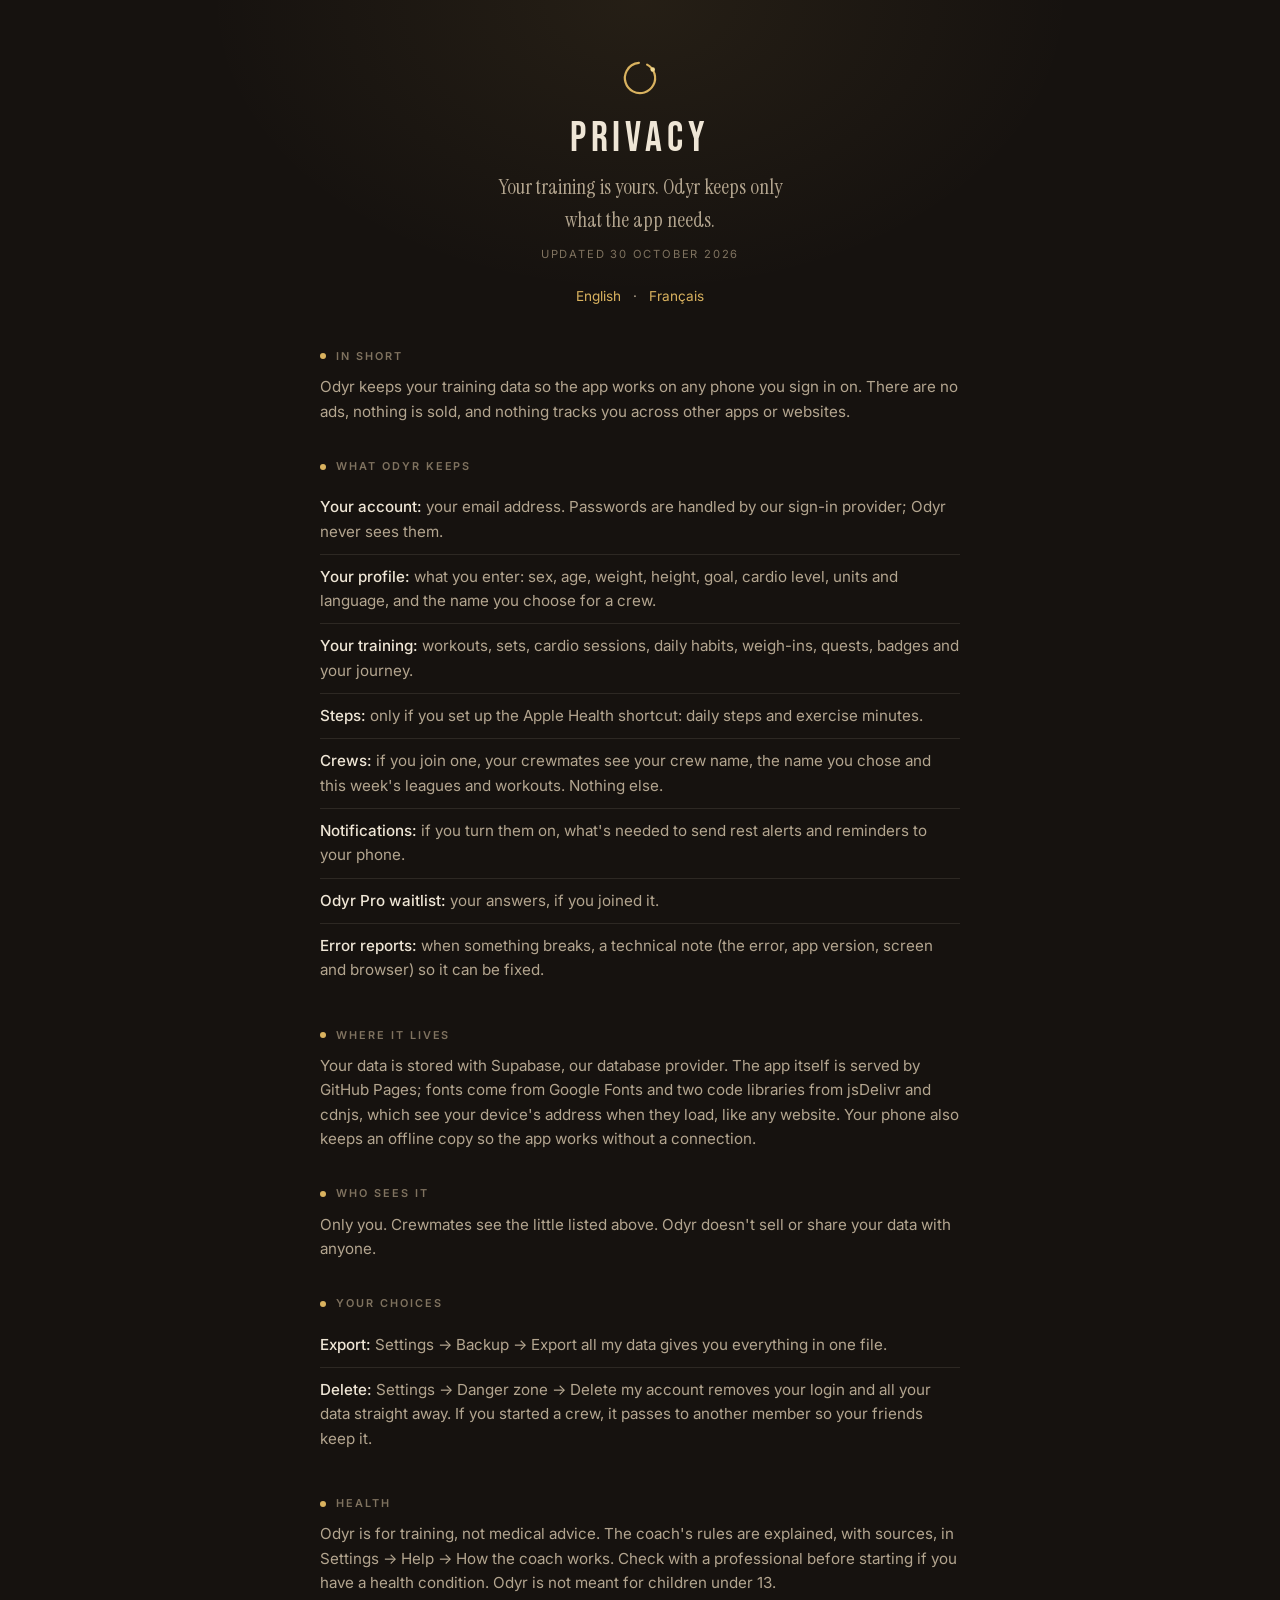
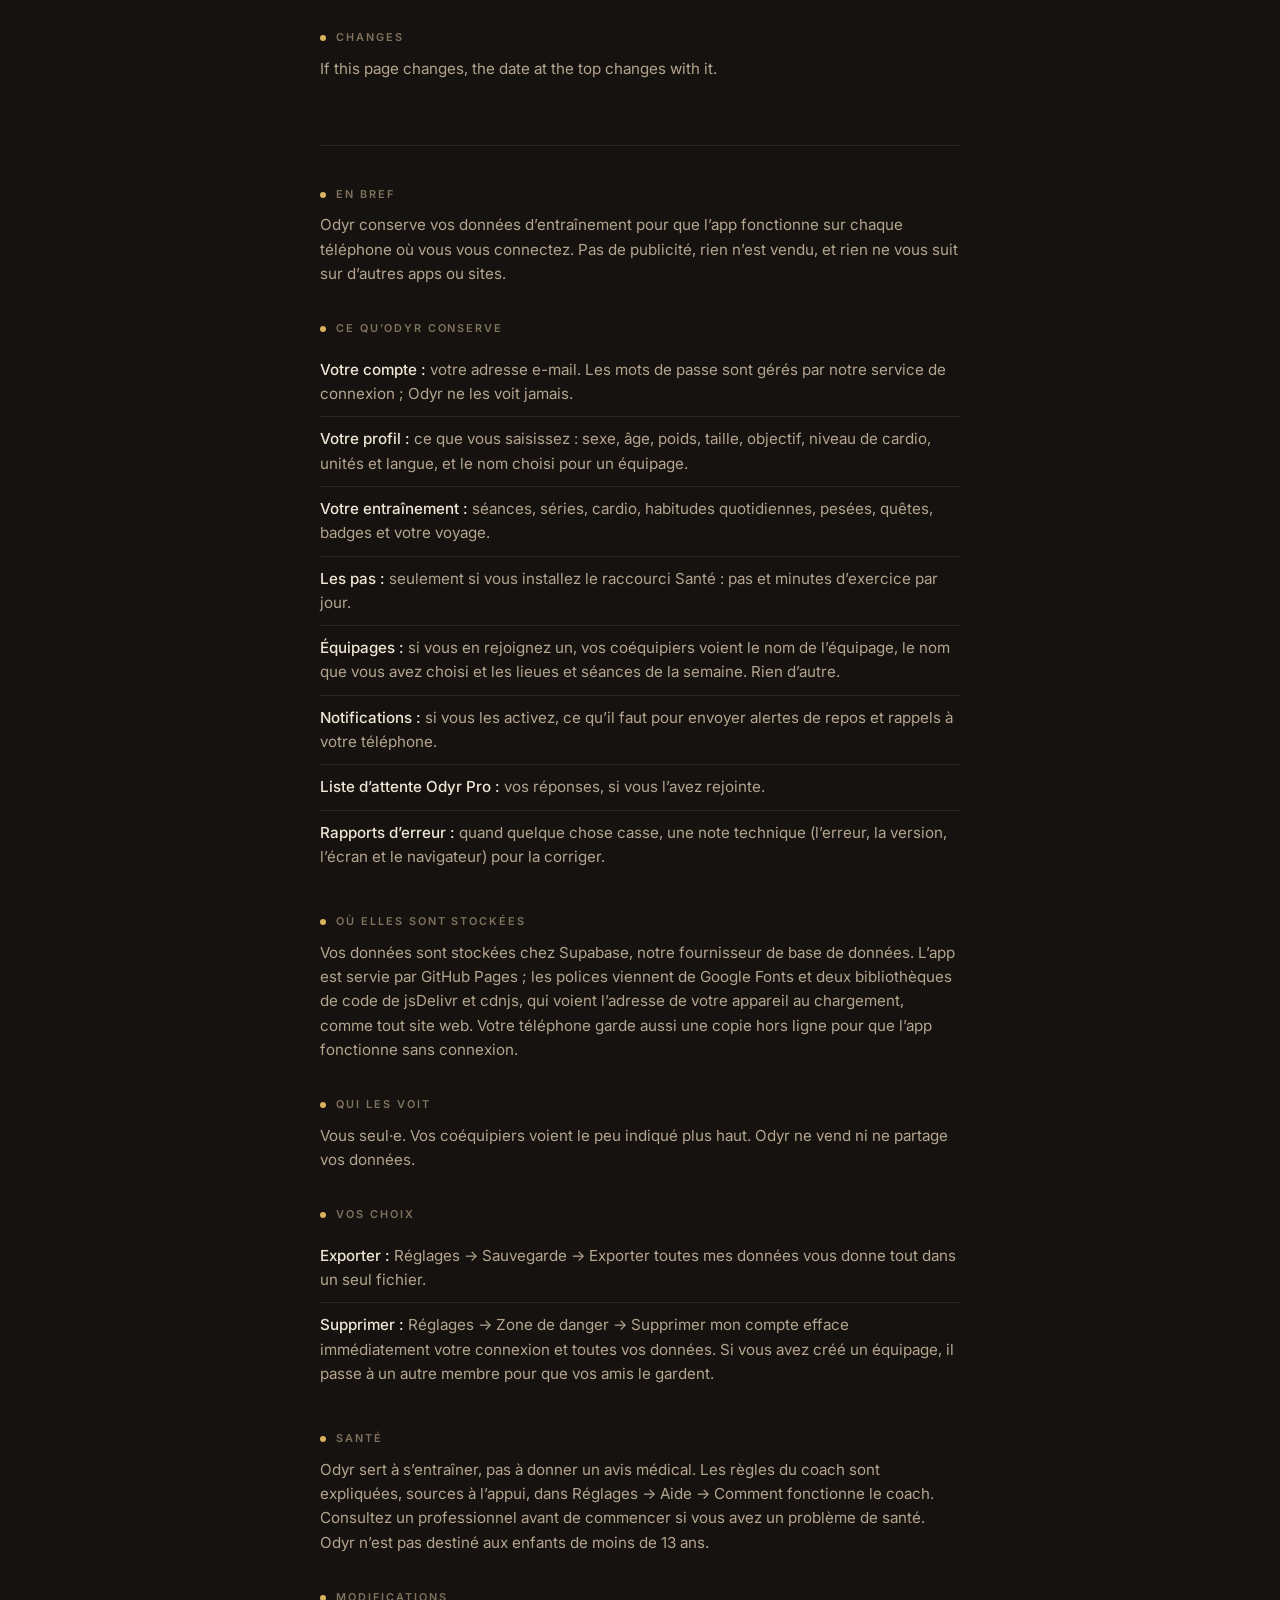
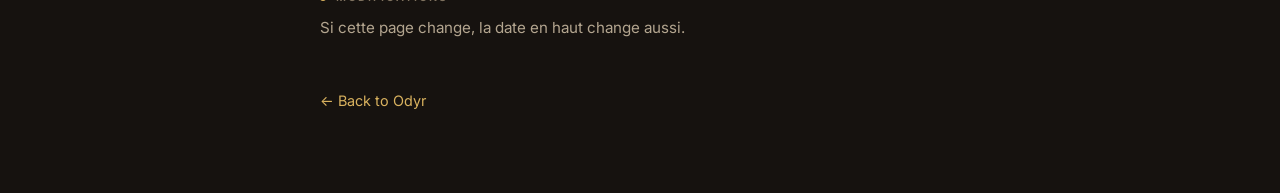
==== privacy.html @ 85eb95ab "Trust basics: real account deletion, export all my data, privacy page - Delete my account calls a se" ====
<!DOCTYPE html>
<html lang="en">
<head>
<meta charset="UTF-8">
<meta name="viewport" content="width=device-width, initial-scale=1.0">
<title>Odyr · Privacy</title>
<meta name="theme-color" content="#16120f">
<link rel="icon" href="icons/icon-192.png">
<link rel="preconnect" href="https://fonts.googleapis.com">
<link rel="preconnect" href="https://fonts.gstatic.com" crossorigin>
<link href="https://fonts.googleapis.com/css2?family=Bebas+Neue&family=Inter:wght@300;400;500;600&display=swap" rel="stylesheet">
<style>
    @font-face { font-family:'Instrument Serif'; src:url('fonts/instrument-serif-latin.woff2') format('woff2'); font-display:swap; }
    :root { --bg:#16120f; --text:#efe6d6; --dim:#b3a58f; --muted:#7f725f; --accent:#d9b25f; --line:rgba(240,232,216,0.1); }
    * { box-sizing:border-box; margin:0; padding:0; }
    body { background:radial-gradient(620px 420px at 50% 0%, rgba(217,178,95,0.08), transparent 70%), var(--bg); color:var(--text);
        font-family:Inter, system-ui, sans-serif; line-height:1.6; padding:56px 20px 80px; -webkit-font-smoothing:antialiased; }
    main { max-width:640px; margin:0 auto; }
    .mark { display:block; width:44px; height:44px; margin:0 auto 18px; }
    h1 { font-family:'Bebas Neue', sans-serif; font-weight:400; font-size:2.6rem; letter-spacing:0.12em; text-align:center; line-height:1; }
    .lead { font-family:'Instrument Serif', Georgia, serif; font-size:1.3rem; color:var(--dim); text-align:center; margin:10px auto 6px; max-width:30ch; }
    .updated { text-align:center; font-size:0.7rem; letter-spacing:0.16em; text-transform:uppercase; color:var(--muted); }
    .langs { text-align:center; margin:22px 0 8px; font-size:0.85rem; }
    .langs a { color:var(--accent); text-decoration:none; margin:0 8px; }
    section { margin-top:40px; }
    h2 { font-size:0.68rem; font-weight:600; letter-spacing:0.18em; text-transform:uppercase; color:var(--muted); margin:34px 0 10px;
        display:flex; align-items:center; gap:10px; }
    h2::before { content:''; width:6px; height:6px; border-radius:50%; background:var(--accent); }
    p, li { font-size:0.95rem; color:var(--dim); }
    p + p { margin-top:10px; }
    ul { list-style:none; }
    li { padding:10px 0; border-top:1px solid var(--line); }
    li:first-child { border-top:none; }
    strong { color:var(--text); font-weight:500; }
    .divider { height:1px; background:var(--line); margin:64px 0 0; }
    a.back { display:inline-block; margin-top:48px; color:var(--accent); text-decoration:none; font-size:0.9rem; }
</style>
</head>
<body>
<main>
    <svg class="mark" viewBox="0 0 64 64" aria-hidden="true"><circle cx="32" cy="32" r="22" fill="none" stroke="#d9b25f" stroke-width="3.2" stroke-linecap="round" stroke-dasharray="125 150" transform="rotate(-62 32 32)"/><circle cx="50.5" cy="19.5" r="3.3" fill="#f2d891"/></svg>
    <h1>Privacy</h1>
    <p class="lead">Your training is yours. Odyr keeps only what the app needs.</p>
    <p class="updated">Updated 30 October 2026</p>
    <p class="langs"><a href="#en">English</a> · <a href="#fr">Français</a></p>

    <section id="en">
        <h2>In short</h2>
        <p>Odyr keeps your training data so the app works on any phone you sign in on. There are no ads, nothing is sold, and nothing tracks you across other apps or websites.</p>

        <h2>What Odyr keeps</h2>
        <ul>
            <li><strong>Your account:</strong> your email address. Passwords are handled by our sign-in provider; Odyr never sees them.</li>
            <li><strong>Your profile:</strong> what you enter: sex, age, weight, height, goal, cardio level, units and language, and the name you choose for a crew.</li>
            <li><strong>Your training:</strong> workouts, sets, cardio sessions, daily habits, weigh-ins, quests, badges and your journey.</li>
            <li><strong>Steps:</strong> only if you set up the Apple Health shortcut: daily steps and exercise minutes.</li>
            <li><strong>Crews:</strong> if you join one, your crewmates see your crew name, the name you chose and this week's leagues and workouts. Nothing else.</li>
            <li><strong>Notifications:</strong> if you turn them on, what's needed to send rest alerts and reminders to your phone.</li>
            <li><strong>Odyr Pro waitlist:</strong> your answers, if you joined it.</li>
            <li><strong>Error reports:</strong> when something breaks, a technical note (the error, app version, screen and browser) so it can be fixed.</li>
        </ul>

        <h2>Where it lives</h2>
        <p>Your data is stored with Supabase, our database provider. The app itself is served by GitHub Pages; fonts come from Google Fonts and two code libraries from jsDelivr and cdnjs, which see your device's address when they load, like any website. Your phone also keeps an offline copy so the app works without a connection.</p>

        <h2>Who sees it</h2>
        <p>Only you. Crewmates see the little listed above. Odyr doesn't sell or share your data with anyone.</p>

        <h2>Your choices</h2>
        <ul>
            <li><strong>Export:</strong> Settings → Backup → Export all my data gives you everything in one file.</li>
            <li><strong>Delete:</strong> Settings → Danger zone → Delete my account removes your login and all your data straight away. If you started a crew, it passes to another member so your friends keep it.</li>
        </ul>

        <h2>Health</h2>
        <p>Odyr is for training, not medical advice. The coach's rules are explained, with sources, in Settings → Help → How the coach works. Check with a professional before starting if you have a health condition. Odyr is not meant for children under 13.</p>

        <h2>Changes</h2>
        <p>If this page changes, the date at the top changes with it.</p>
    </section>

    <div class="divider"></div>

    <section id="fr" lang="fr">
        <h2>En bref</h2>
        <p>Odyr conserve vos données d’entraînement pour que l’app fonctionne sur chaque téléphone où vous vous connectez. Pas de publicité, rien n’est vendu, et rien ne vous suit sur d’autres apps ou sites.</p>

        <h2>Ce qu’Odyr conserve</h2>
        <ul>
            <li><strong>Votre compte :</strong> votre adresse e-mail. Les mots de passe sont gérés par notre service de connexion ; Odyr ne les voit jamais.</li>
            <li><strong>Votre profil :</strong> ce que vous saisissez : sexe, âge, poids, taille, objectif, niveau de cardio, unités et langue, et le nom choisi pour un équipage.</li>
            <li><strong>Votre entraînement :</strong> séances, séries, cardio, habitudes quotidiennes, pesées, quêtes, badges et votre voyage.</li>
            <li><strong>Les pas :</strong> seulement si vous installez le raccourci Santé : pas et minutes d’exercice par jour.</li>
            <li><strong>Équipages :</strong> si vous en rejoignez un, vos coéquipiers voient le nom de l’équipage, le nom que vous avez choisi et les lieues et séances de la semaine. Rien d’autre.</li>
            <li><strong>Notifications :</strong> si vous les activez, ce qu’il faut pour envoyer alertes de repos et rappels à votre téléphone.</li>
            <li><strong>Liste d’attente Odyr Pro :</strong> vos réponses, si vous l’avez rejointe.</li>
            <li><strong>Rapports d’erreur :</strong> quand quelque chose casse, une note technique (l’erreur, la version, l’écran et le navigateur) pour la corriger.</li>
        </ul>

        <h2>Où elles sont stockées</h2>
        <p>Vos données sont stockées chez Supabase, notre fournisseur de base de données. L’app est servie par GitHub Pages ; les polices viennent de Google Fonts et deux bibliothèques de code de jsDelivr et cdnjs, qui voient l’adresse de votre appareil au chargement, comme tout site web. Votre téléphone garde aussi une copie hors ligne pour que l’app fonctionne sans connexion.</p>

        <h2>Qui les voit</h2>
        <p>Vous seul·e. Vos coéquipiers voient le peu indiqué plus haut. Odyr ne vend ni ne partage vos données.</p>

        <h2>Vos choix</h2>
        <ul>
            <li><strong>Exporter :</strong> Réglages → Sauvegarde → Exporter toutes mes données vous donne tout dans un seul fichier.</li>
            <li><strong>Supprimer :</strong> Réglages → Zone de danger → Supprimer mon compte efface immédiatement votre connexion et toutes vos données. Si vous avez créé un équipage, il passe à un autre membre pour que vos amis le gardent.</li>
        </ul>

        <h2>Santé</h2>
        <p>Odyr sert à s’entraîner, pas à donner un avis médical. Les règles du coach sont expliquées, sources à l’appui, dans Réglages → Aide → Comment fonctionne le coach. Consultez un professionnel avant de commencer si vous avez un problème de santé. Odyr n’est pas destiné aux enfants de moins de 13 ans.</p>

        <h2>Modifications</h2>
        <p>Si cette page change, la date en haut change aussi.</p>
    </section>

    <a class="back" href="./">← Back to Odyr</a>
</main>
</body>
</html>
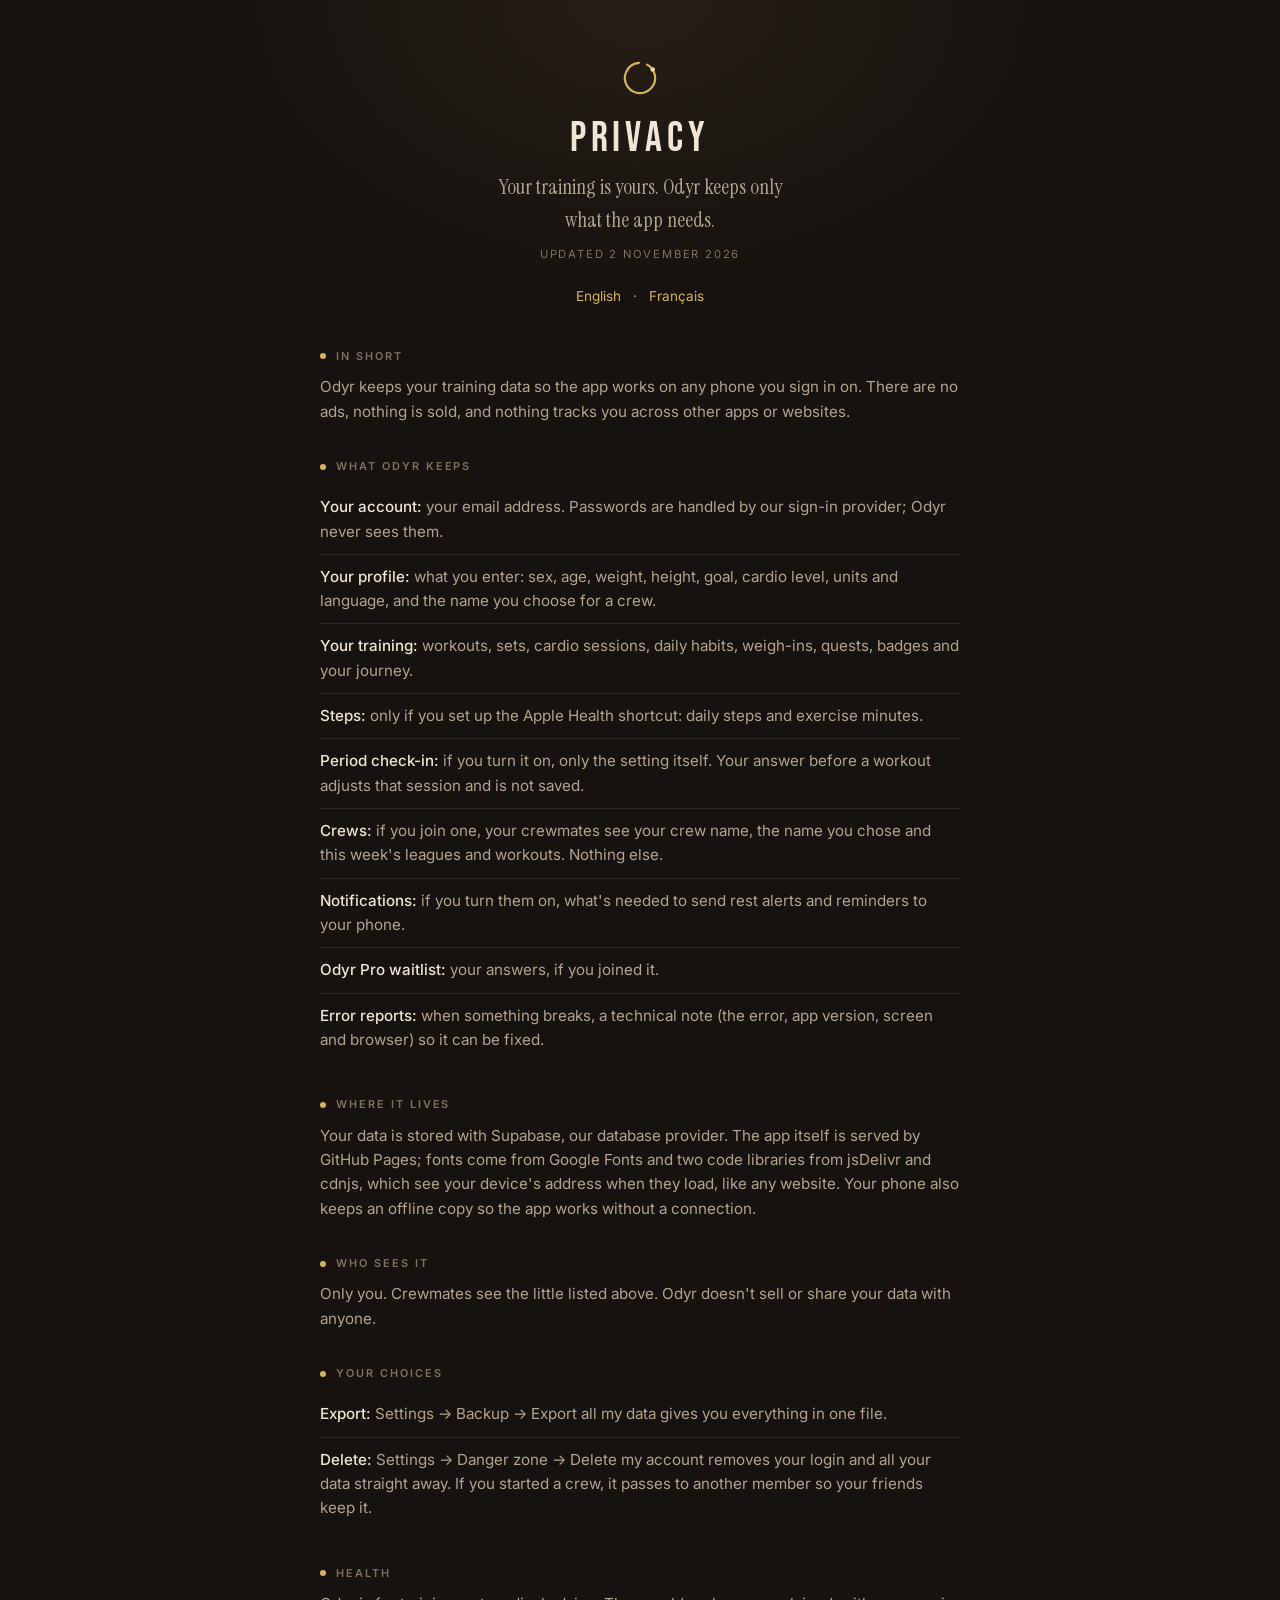
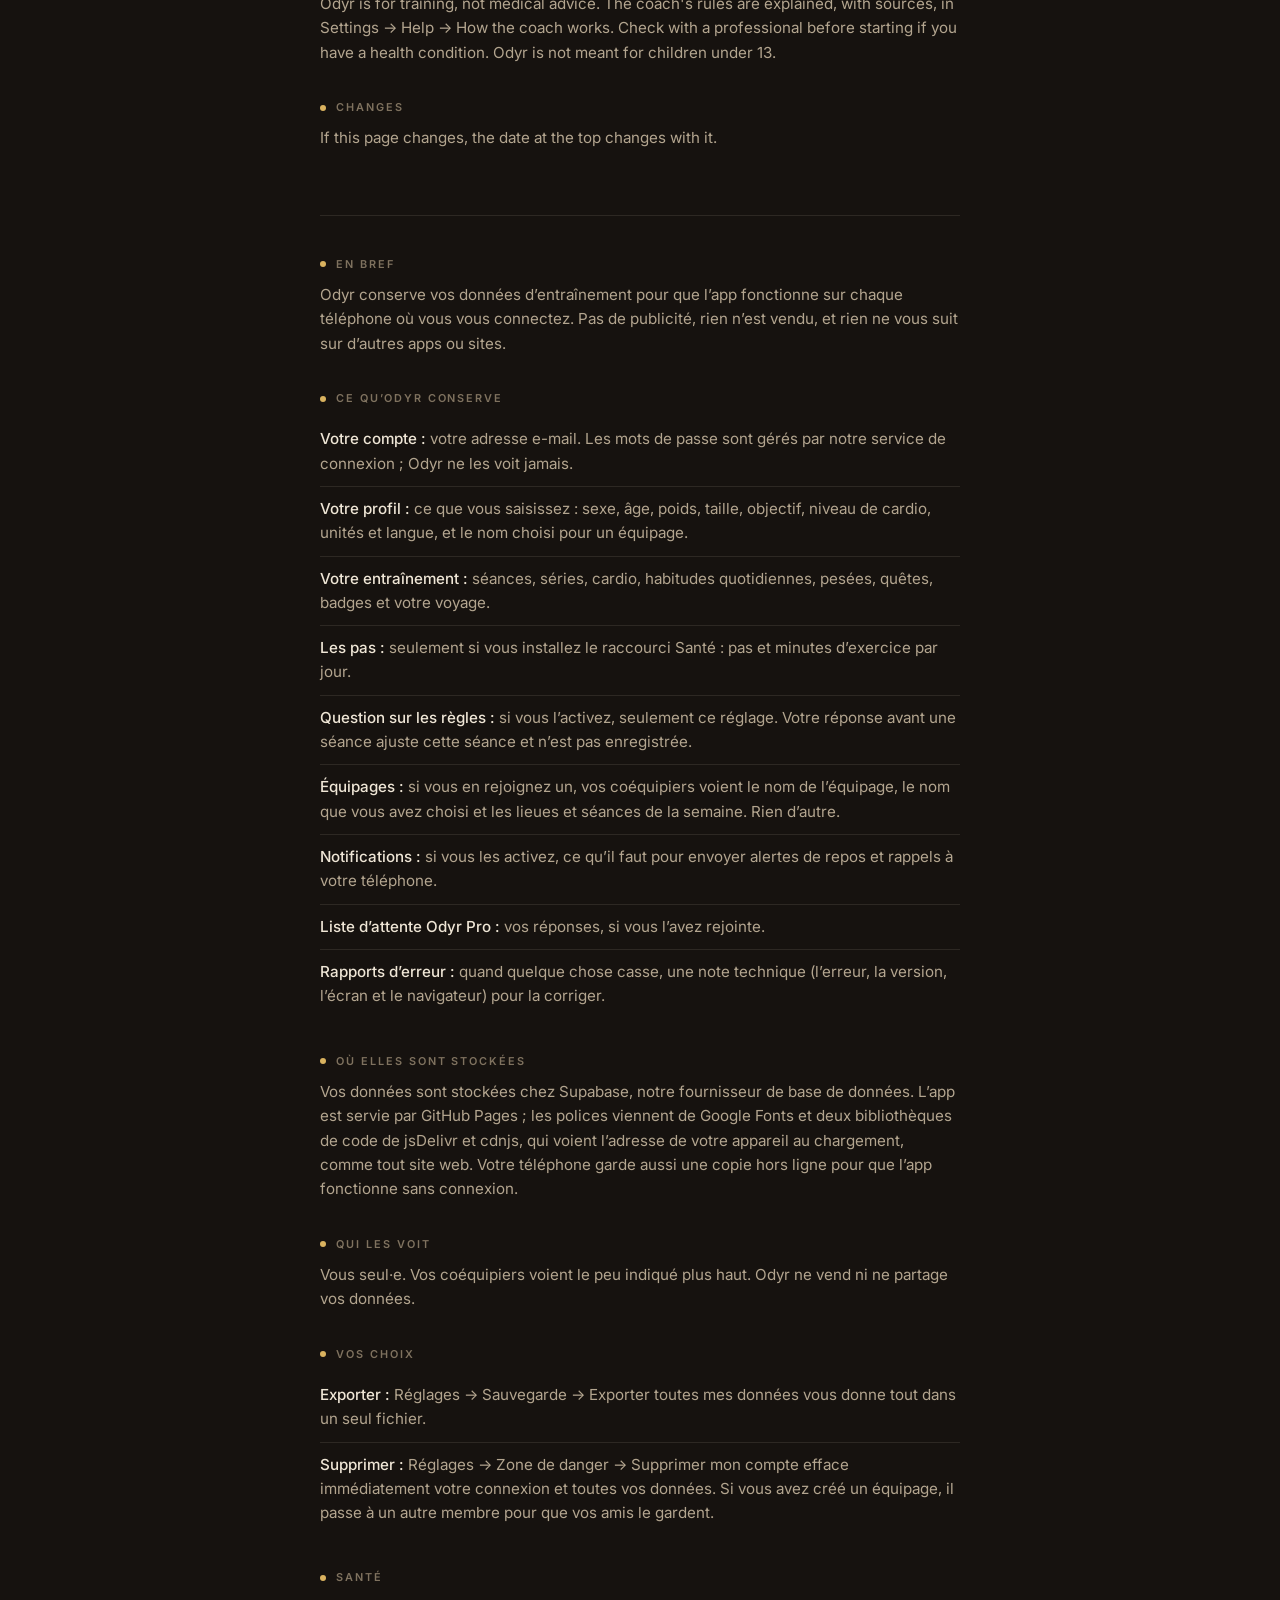
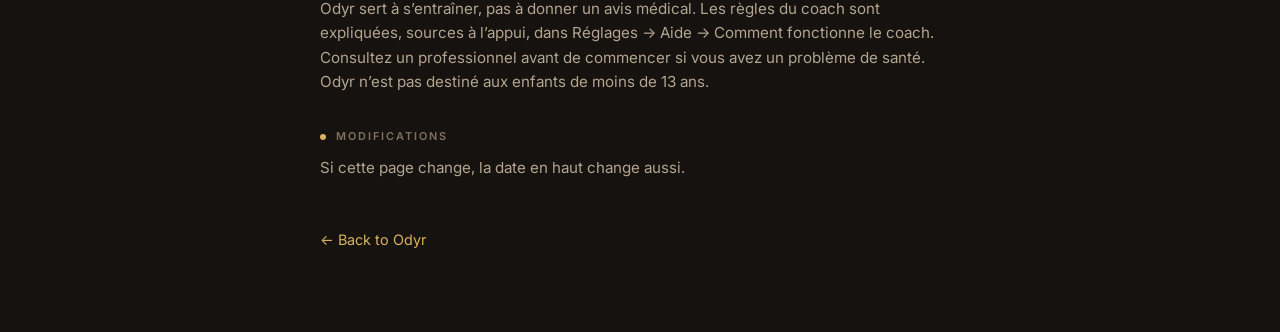
==== commit 1e696110: "Optional period check-in for women: one line, lightens the session, never saved Co-Authored-By: Clau" ====
--- a/privacy.html
+++ b/privacy.html
@@ -41,7 +41,7 @@
     <svg class="mark" viewBox="0 0 64 64" aria-hidden="true"><circle cx="32" cy="32" r="22" fill="none" stroke="#d9b25f" stroke-width="3.2" stroke-linecap="round" stroke-dasharray="125 150" transform="rotate(-62 32 32)"/><circle cx="50.5" cy="19.5" r="3.3" fill="#f2d891"/></svg>
     <h1>Privacy</h1>
     <p class="lead">Your training is yours. Odyr keeps only what the app needs.</p>
-    <p class="updated">Updated 30 October 2026</p>
+    <p class="updated">Updated 2 November 2026</p>
     <p class="langs"><a href="#en">English</a> · <a href="#fr">Français</a></p>
 
     <section id="en">
@@ -54,6 +54,7 @@
             <li><strong>Your profile:</strong> what you enter: sex, age, weight, height, goal, cardio level, units and language, and the name you choose for a crew.</li>
             <li><strong>Your training:</strong> workouts, sets, cardio sessions, daily habits, weigh-ins, quests, badges and your journey.</li>
             <li><strong>Steps:</strong> only if you set up the Apple Health shortcut: daily steps and exercise minutes.</li>
+            <li><strong>Period check-in:</strong> if you turn it on, only the setting itself. Your answer before a workout adjusts that session and is not saved.</li>
             <li><strong>Crews:</strong> if you join one, your crewmates see your crew name, the name you chose and this week's leagues and workouts. Nothing else.</li>
             <li><strong>Notifications:</strong> if you turn them on, what's needed to send rest alerts and reminders to your phone.</li>
             <li><strong>Odyr Pro waitlist:</strong> your answers, if you joined it.</li>
@@ -91,6 +92,7 @@
             <li><strong>Votre profil :</strong> ce que vous saisissez : sexe, âge, poids, taille, objectif, niveau de cardio, unités et langue, et le nom choisi pour un équipage.</li>
             <li><strong>Votre entraînement :</strong> séances, séries, cardio, habitudes quotidiennes, pesées, quêtes, badges et votre voyage.</li>
             <li><strong>Les pas :</strong> seulement si vous installez le raccourci Santé : pas et minutes d’exercice par jour.</li>
+            <li><strong>Question sur les règles :</strong> si vous l’activez, seulement ce réglage. Votre réponse avant une séance ajuste cette séance et n’est pas enregistrée.</li>
             <li><strong>Équipages :</strong> si vous en rejoignez un, vos coéquipiers voient le nom de l’équipage, le nom que vous avez choisi et les lieues et séances de la semaine. Rien d’autre.</li>
             <li><strong>Notifications :</strong> si vous les activez, ce qu’il faut pour envoyer alertes de repos et rappels à votre téléphone.</li>
             <li><strong>Liste d’attente Odyr Pro :</strong> vos réponses, si vous l’avez rejointe.</li>
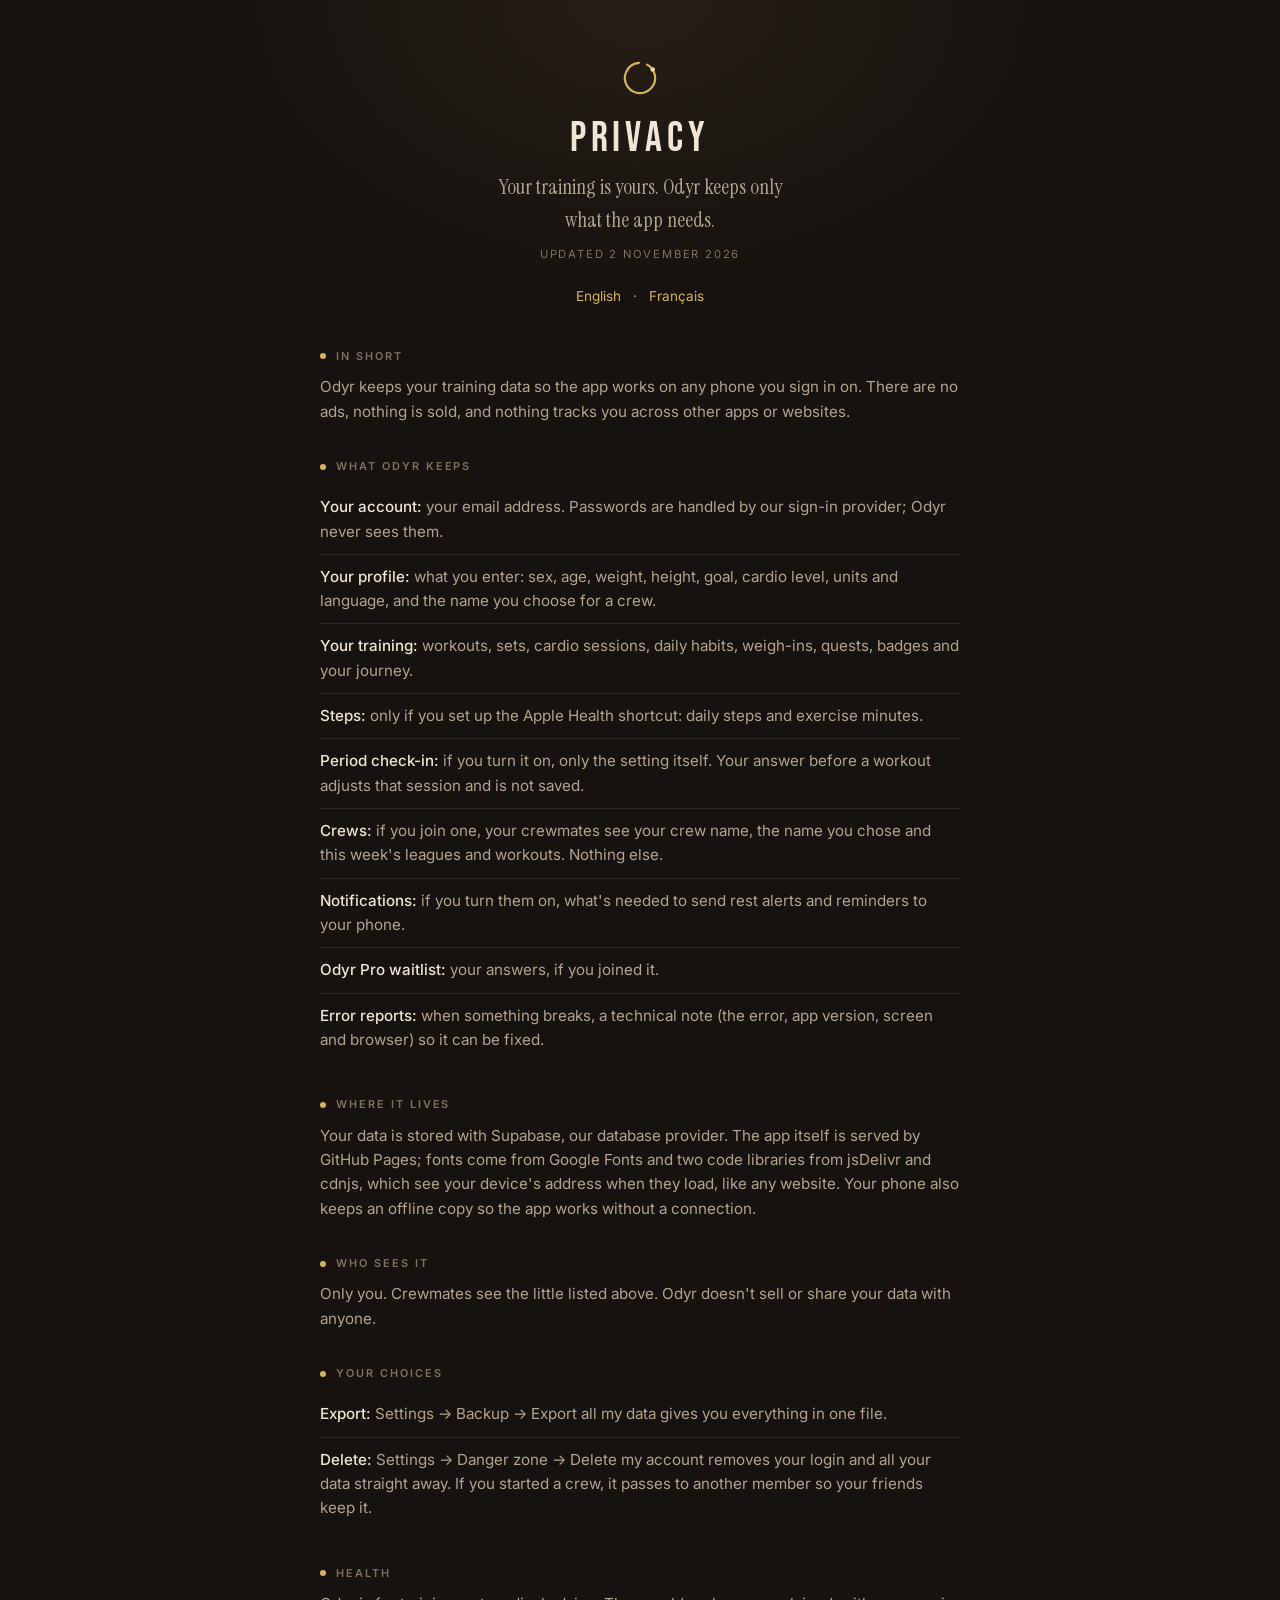
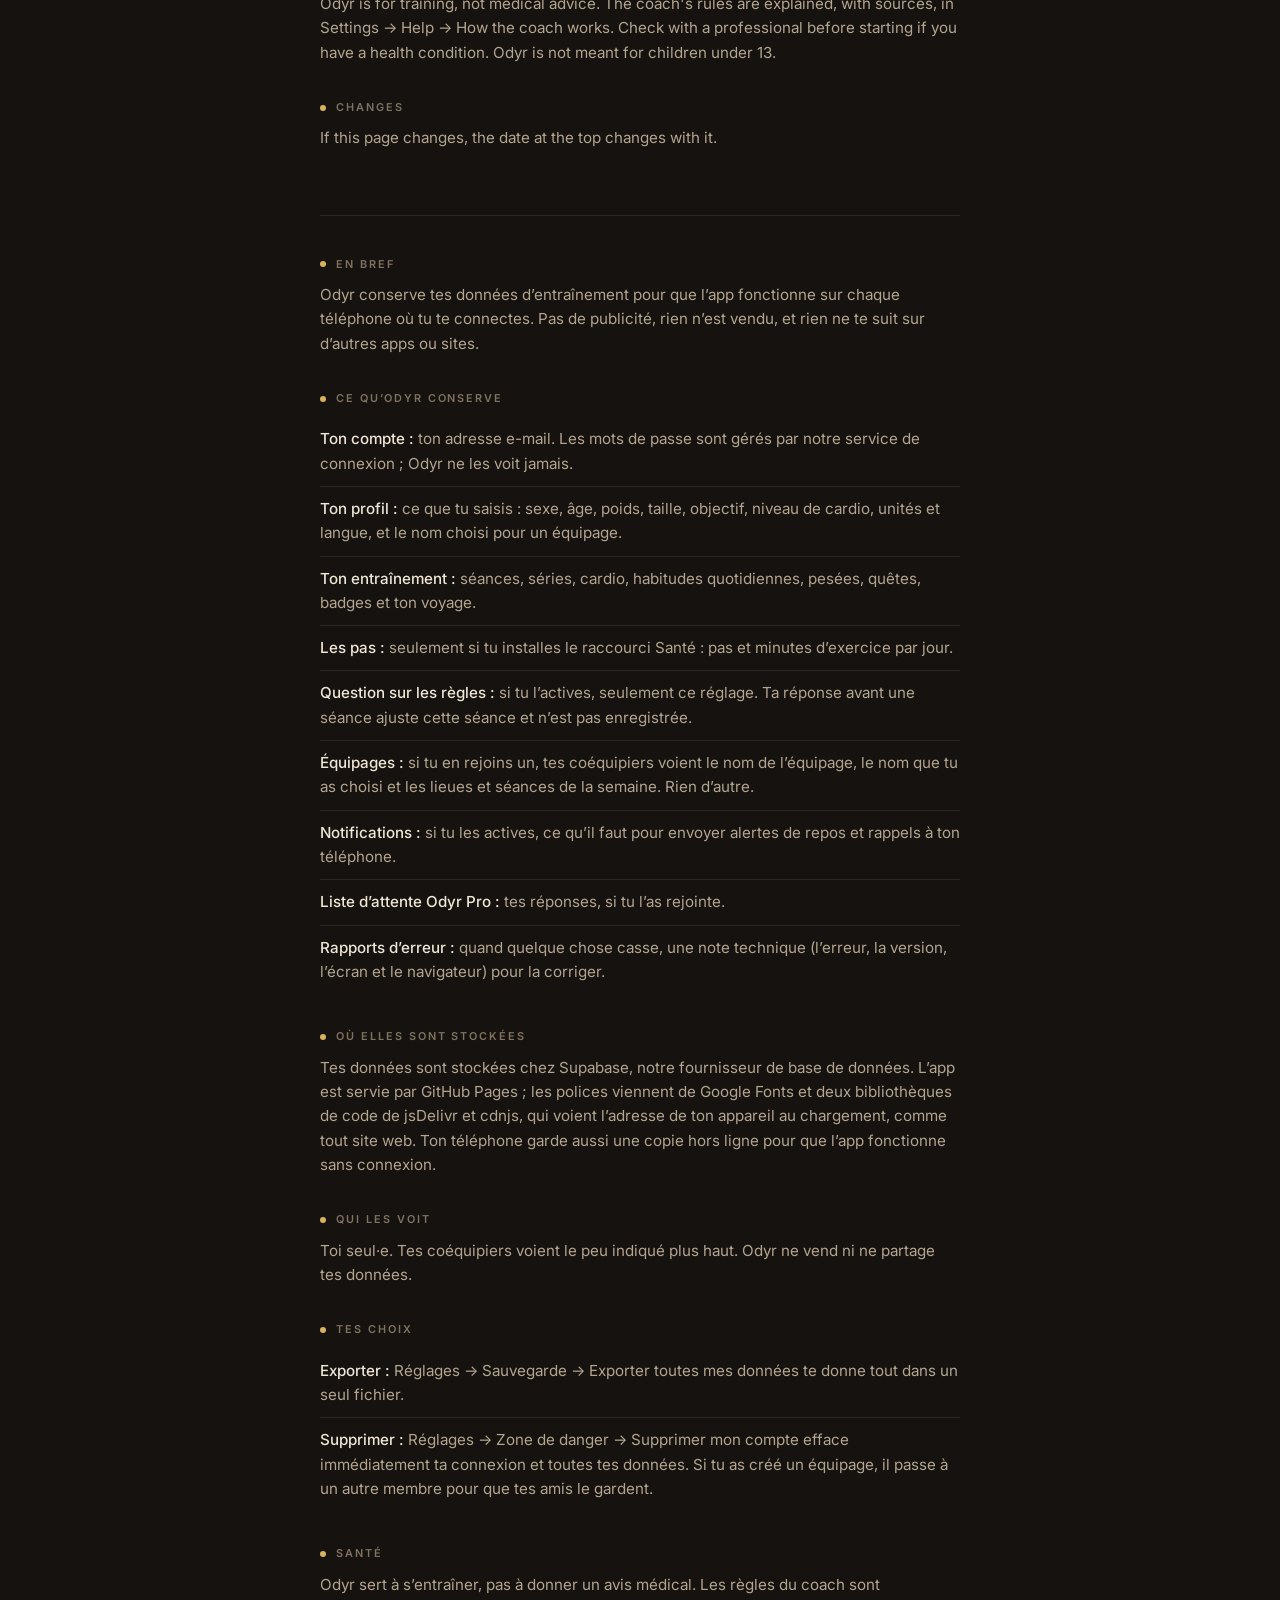
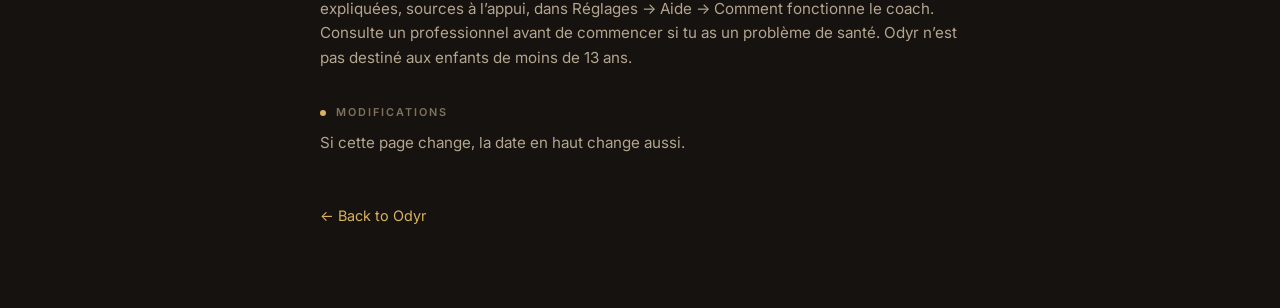
==== commit b4d396da: "French says tu everywhere Every French string (screens, coach notes, science, tips, tour, prologue, " ====
--- a/privacy.html
+++ b/privacy.html
@@ -84,35 +84,35 @@
 
     <section id="fr" lang="fr">
         <h2>En bref</h2>
-        <p>Odyr conserve vos données d’entraînement pour que l’app fonctionne sur chaque téléphone où vous vous connectez. Pas de publicité, rien n’est vendu, et rien ne vous suit sur d’autres apps ou sites.</p>
+        <p>Odyr conserve tes données d’entraînement pour que l’app fonctionne sur chaque téléphone où tu te connectes. Pas de publicité, rien n’est vendu, et rien ne te suit sur d’autres apps ou sites.</p>
 
         <h2>Ce qu’Odyr conserve</h2>
         <ul>
-            <li><strong>Votre compte :</strong> votre adresse e-mail. Les mots de passe sont gérés par notre service de connexion ; Odyr ne les voit jamais.</li>
-            <li><strong>Votre profil :</strong> ce que vous saisissez : sexe, âge, poids, taille, objectif, niveau de cardio, unités et langue, et le nom choisi pour un équipage.</li>
-            <li><strong>Votre entraînement :</strong> séances, séries, cardio, habitudes quotidiennes, pesées, quêtes, badges et votre voyage.</li>
-            <li><strong>Les pas :</strong> seulement si vous installez le raccourci Santé : pas et minutes d’exercice par jour.</li>
-            <li><strong>Question sur les règles :</strong> si vous l’activez, seulement ce réglage. Votre réponse avant une séance ajuste cette séance et n’est pas enregistrée.</li>
-            <li><strong>Équipages :</strong> si vous en rejoignez un, vos coéquipiers voient le nom de l’équipage, le nom que vous avez choisi et les lieues et séances de la semaine. Rien d’autre.</li>
-            <li><strong>Notifications :</strong> si vous les activez, ce qu’il faut pour envoyer alertes de repos et rappels à votre téléphone.</li>
-            <li><strong>Liste d’attente Odyr Pro :</strong> vos réponses, si vous l’avez rejointe.</li>
+            <li><strong>Ton compte :</strong> ton adresse e-mail. Les mots de passe sont gérés par notre service de connexion ; Odyr ne les voit jamais.</li>
+            <li><strong>Ton profil :</strong> ce que tu saisis : sexe, âge, poids, taille, objectif, niveau de cardio, unités et langue, et le nom choisi pour un équipage.</li>
+            <li><strong>Ton entraînement :</strong> séances, séries, cardio, habitudes quotidiennes, pesées, quêtes, badges et ton voyage.</li>
+            <li><strong>Les pas :</strong> seulement si tu installes le raccourci Santé : pas et minutes d’exercice par jour.</li>
+            <li><strong>Question sur les règles :</strong> si tu l’actives, seulement ce réglage. Ta réponse avant une séance ajuste cette séance et n’est pas enregistrée.</li>
+            <li><strong>Équipages :</strong> si tu en rejoins un, tes coéquipiers voient le nom de l’équipage, le nom que tu as choisi et les lieues et séances de la semaine. Rien d’autre.</li>
+            <li><strong>Notifications :</strong> si tu les actives, ce qu’il faut pour envoyer alertes de repos et rappels à ton téléphone.</li>
+            <li><strong>Liste d’attente Odyr Pro :</strong> tes réponses, si tu l’as rejointe.</li>
             <li><strong>Rapports d’erreur :</strong> quand quelque chose casse, une note technique (l’erreur, la version, l’écran et le navigateur) pour la corriger.</li>
         </ul>
 
         <h2>Où elles sont stockées</h2>
-        <p>Vos données sont stockées chez Supabase, notre fournisseur de base de données. L’app est servie par GitHub Pages ; les polices viennent de Google Fonts et deux bibliothèques de code de jsDelivr et cdnjs, qui voient l’adresse de votre appareil au chargement, comme tout site web. Votre téléphone garde aussi une copie hors ligne pour que l’app fonctionne sans connexion.</p>
+        <p>Tes données sont stockées chez Supabase, notre fournisseur de base de données. L’app est servie par GitHub Pages ; les polices viennent de Google Fonts et deux bibliothèques de code de jsDelivr et cdnjs, qui voient l’adresse de ton appareil au chargement, comme tout site web. Ton téléphone garde aussi une copie hors ligne pour que l’app fonctionne sans connexion.</p>
 
         <h2>Qui les voit</h2>
-        <p>Vous seul·e. Vos coéquipiers voient le peu indiqué plus haut. Odyr ne vend ni ne partage vos données.</p>
+        <p>Toi seul·e. Tes coéquipiers voient le peu indiqué plus haut. Odyr ne vend ni ne partage tes données.</p>
 
-        <h2>Vos choix</h2>
+        <h2>Tes choix</h2>
         <ul>
-            <li><strong>Exporter :</strong> Réglages → Sauvegarde → Exporter toutes mes données vous donne tout dans un seul fichier.</li>
-            <li><strong>Supprimer :</strong> Réglages → Zone de danger → Supprimer mon compte efface immédiatement votre connexion et toutes vos données. Si vous avez créé un équipage, il passe à un autre membre pour que vos amis le gardent.</li>
+            <li><strong>Exporter :</strong> Réglages → Sauvegarde → Exporter toutes mes données te donne tout dans un seul fichier.</li>
+            <li><strong>Supprimer :</strong> Réglages → Zone de danger → Supprimer mon compte efface immédiatement ta connexion et toutes tes données. Si tu as créé un équipage, il passe à un autre membre pour que tes amis le gardent.</li>
         </ul>
 
         <h2>Santé</h2>
-        <p>Odyr sert à s’entraîner, pas à donner un avis médical. Les règles du coach sont expliquées, sources à l’appui, dans Réglages → Aide → Comment fonctionne le coach. Consultez un professionnel avant de commencer si vous avez un problème de santé. Odyr n’est pas destiné aux enfants de moins de 13 ans.</p>
+        <p>Odyr sert à s’entraîner, pas à donner un avis médical. Les règles du coach sont expliquées, sources à l’appui, dans Réglages → Aide → Comment fonctionne le coach. Consulte un professionnel avant de commencer si tu as un problème de santé. Odyr n’est pas destiné aux enfants de moins de 13 ans.</p>
 
         <h2>Modifications</h2>
         <p>Si cette page change, la date en haut change aussi.</p>
